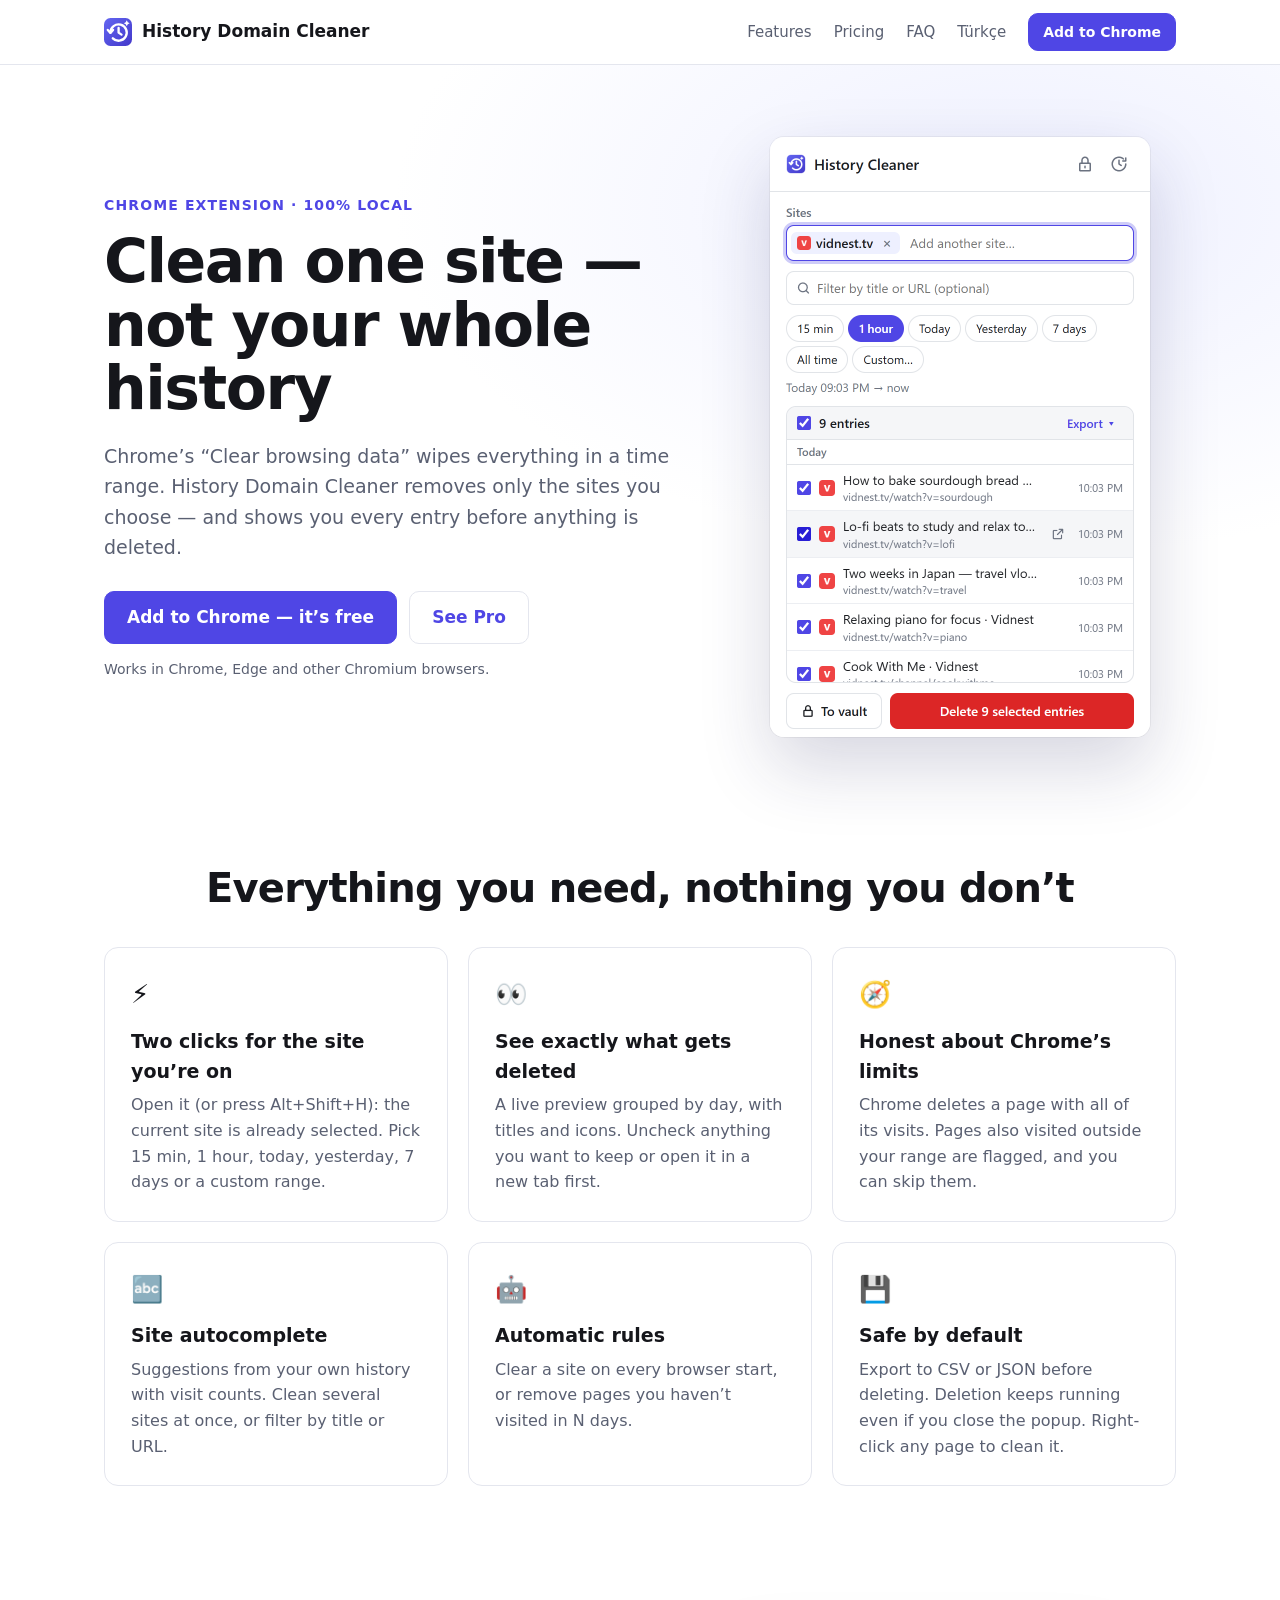
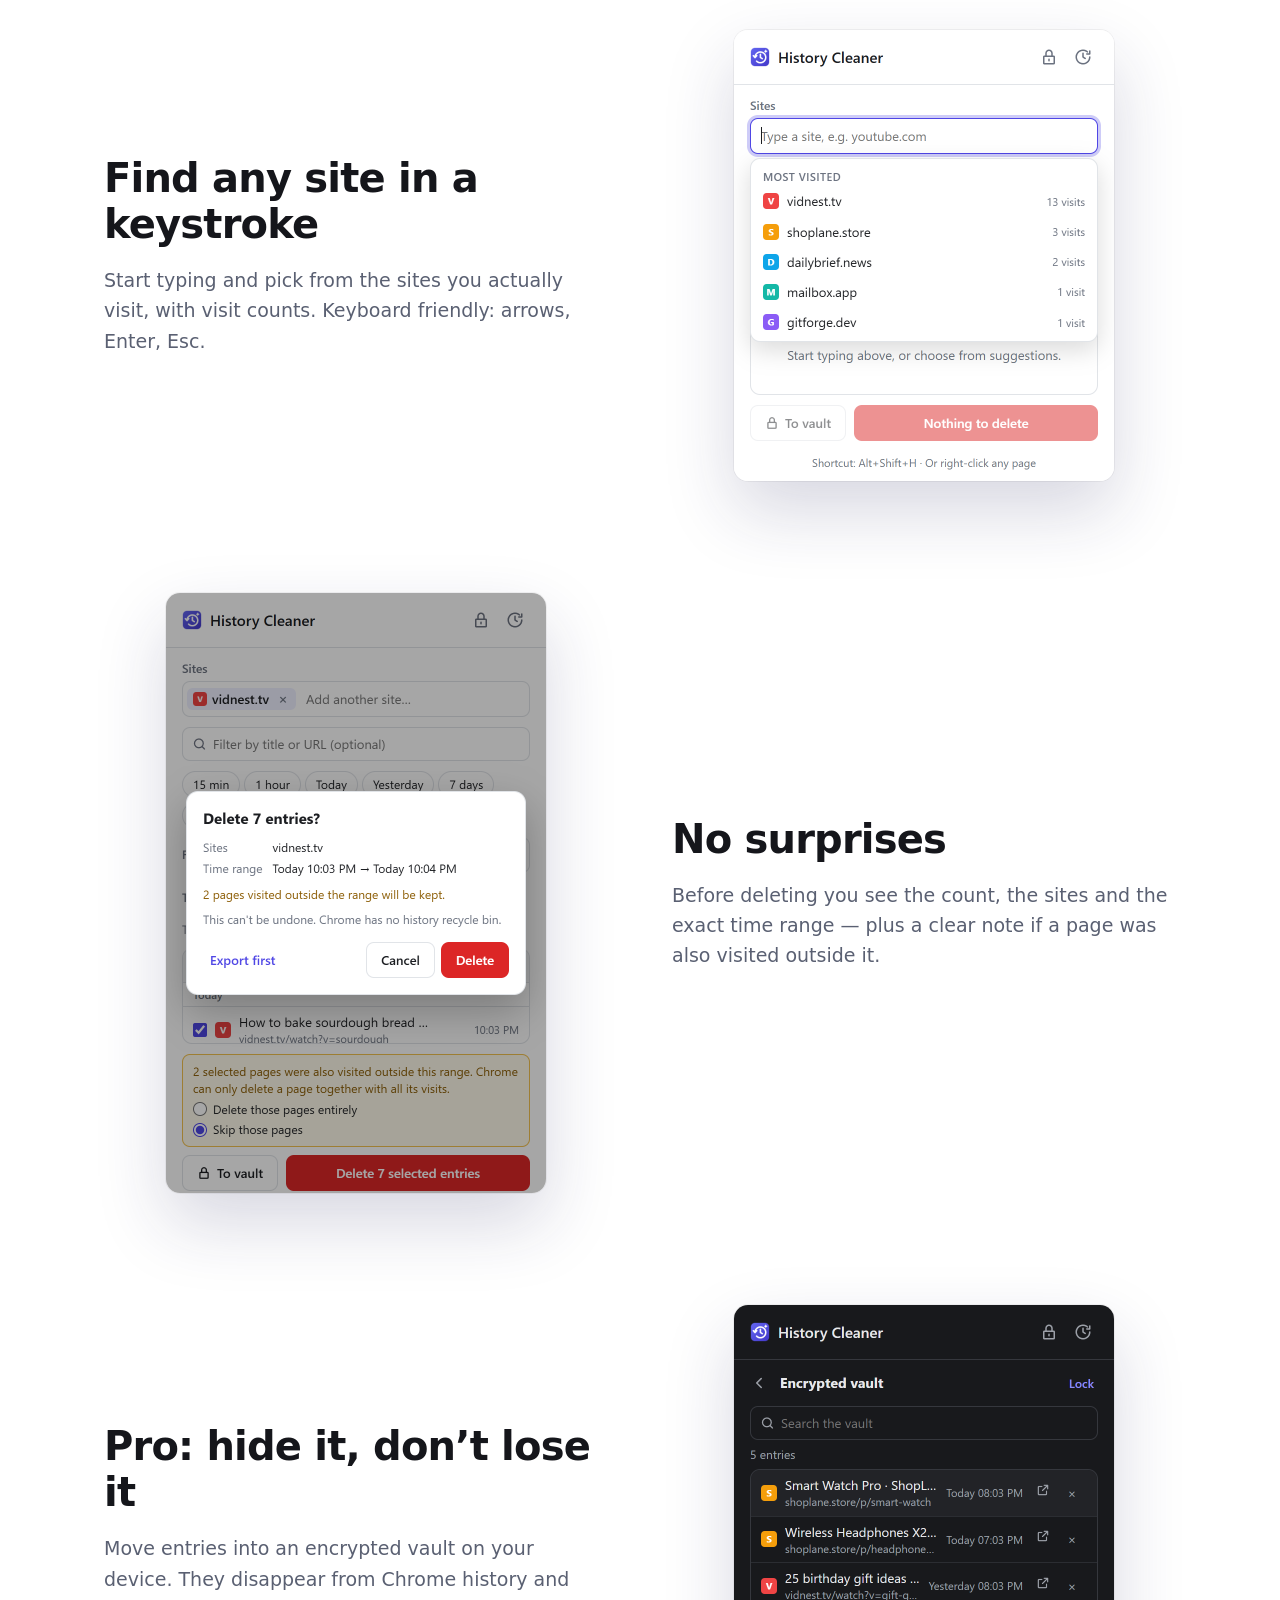
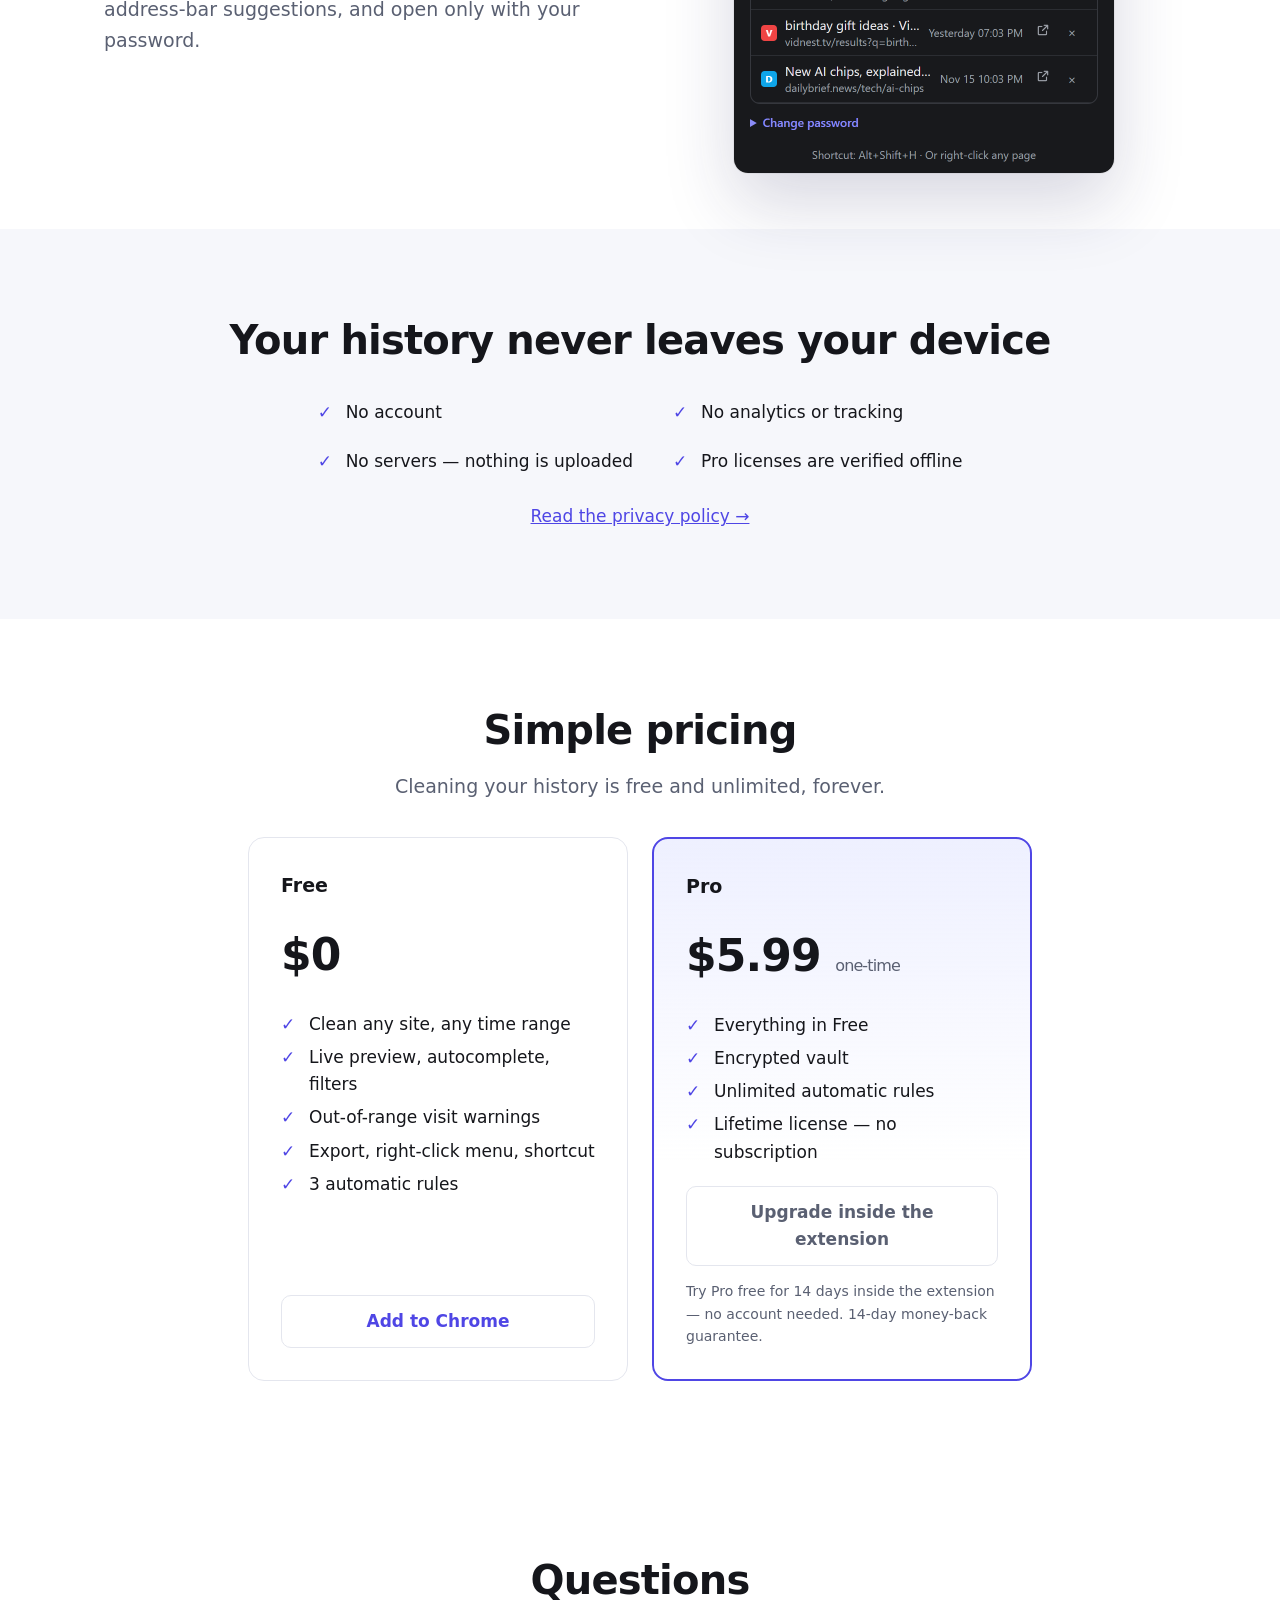
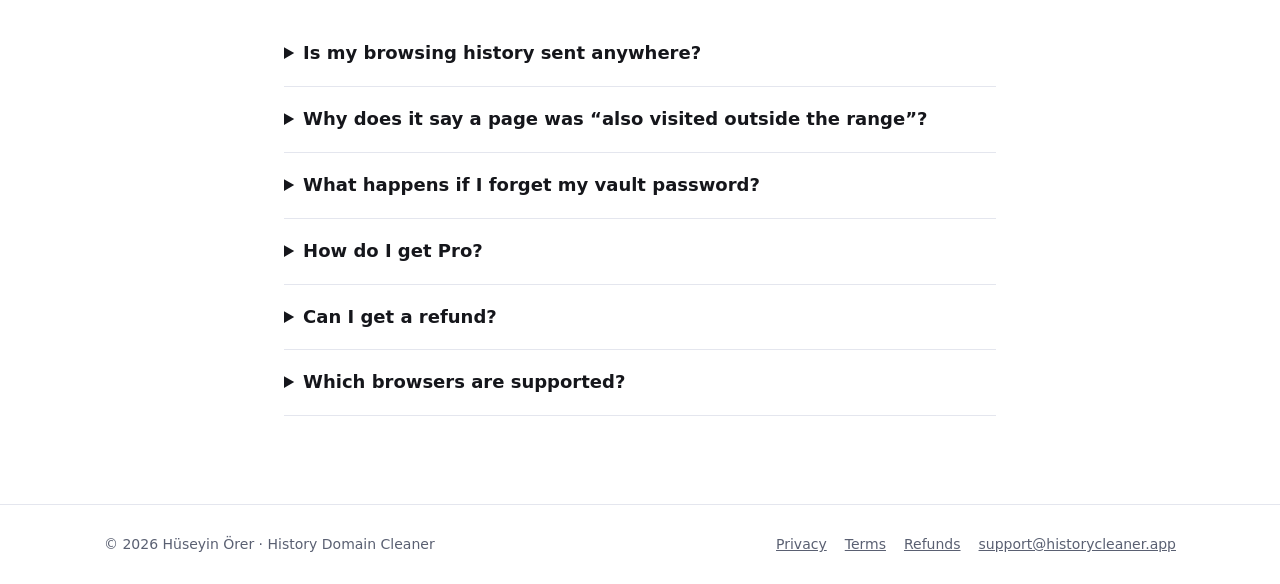
==== index.html @ 671b855f "Add files via upload" ====
<!doctype html>
<html lang="en">
<head>
<meta charset="utf-8">
<meta name="viewport" content="width=device-width, initial-scale=1">
<title>History Domain Cleaner — clear history for one site, not everything</title>
<meta name="description" content="Chrome extension that clears browsing history for the sites and time ranges you choose. Live preview, autocomplete, auto-clean rules and an encrypted vault. 100% local.">
<link rel="canonical" href="https://historycleaner.app/">
<link rel="alternate" hreflang="en" href="https://historycleaner.app/">
<link rel="alternate" hreflang="tr" href="https://historycleaner.app/tr/">
<link rel="alternate" hreflang="x-default" href="https://historycleaner.app/">
<meta property="og:title" content="History Domain Cleaner — clear history for one site, not everything">
<meta property="og:description" content="Chrome extension that clears browsing history for the sites and time ranges you choose. Live preview, autocomplete, auto-clean rules and an encrypted vault. 100% local.">
<meta property="og:image" content="https://historycleaner.app/assets/og.png">
<meta property="og:url" content="https://historycleaner.app/">
<meta name="twitter:card" content="summary_large_image">
<link rel="icon" href="/assets/icon.svg" type="image/svg+xml">
<link rel="icon" href="/assets/icon32.png" sizes="32x32">
<link rel="apple-touch-icon" href="/assets/icon128.png">
<link rel="stylesheet" href="/assets/site.css">
</head>
<body>
<header class="top"><div class="wrap top-in">
  <a class="brand" href="/"><svg xmlns="http://www.w3.org/2000/svg" width="28" height="28" viewBox="0 0 28 28">
  <defs>
    <linearGradient id="hc-g" x1="0" y1="0" x2="1" y2="1">
      <stop offset="0" stop-color="#6366f1"/><stop offset="1" stop-color="#4338ca"/>
    </linearGradient>
  </defs>
  <g transform="translate(0 0) scale(0.2916666666666667)">
    <rect width="96" height="96" rx="22" fill="url(#hc-g)"/>
    <g fill="none" stroke="#fff" stroke-width="8" stroke-linecap="round" stroke-linejoin="round">
      <path d="M22 50 A28 28 0 1 1 30.2 69.8"/>
      <path d="M13 41 L22 51 L31 41"/>
      <path d="M50 34 V50 L60 57"/>
    </g>
    <path fill="#fff" d="M78 8 Q80 16 88 18 Q80 20 78 28 Q76 20 68 18 Q76 16 78 8Z"/>
  </g>
</svg><span>History Domain Cleaner</span></a>
  <nav>
    <a href="/#features">Features</a>
    <a href="/#pricing">Pricing</a>
    <a href="/#faq">FAQ</a>
    <a class="lang" href="/tr/" hreflang="tr" lang="tr">Türkçe</a>
    <a class="btn btn-sm" href="https://chromewebstore.google.com/search/History%20Domain%20Cleaner">Add to Chrome</a>
  </nav>
</div></header>

<main>
<section class="hero"><div class="wrap hero-in">
  <div class="hero-copy">
    <p class="eyebrow">Chrome extension · 100% local</p>
    <h1>Clean one site —<br>not your whole history</h1>
    <p class="lead">Chrome’s “Clear browsing data” wipes everything in a time range. History Domain Cleaner removes only the sites you choose — and shows you every entry before anything is deleted.</p>
    <div class="ctas"><a class="btn" href="https://chromewebstore.google.com/search/History%20Domain%20Cleaner">Add to Chrome — it’s free</a><a class="btn btn-ghost" href="#pricing">See Pro</a></div>
    <p class="note">Works in Chrome, Edge and other Chromium browsers.</p>
  </div>
  <div class="hero-shot"><img src="/assets/shots/en-1.png" width="380" alt="" fetchpriority="high"></div>
</div></section>

<section id="features" class="section"><div class="wrap">
  <h2>Everything you need, nothing you don’t</h2>
  <div class="grid">
    <article class="card"><div class="ico" aria-hidden="true">⚡</div><h3>Two clicks for the site you’re on</h3><p>Open it (or press Alt+Shift+H): the current site is already selected. Pick 15 min, 1 hour, today, yesterday, 7 days or a custom range.</p></article>
    <article class="card"><div class="ico" aria-hidden="true">👀</div><h3>See exactly what gets deleted</h3><p>A live preview grouped by day, with titles and icons. Uncheck anything you want to keep or open it in a new tab first.</p></article>
    <article class="card"><div class="ico" aria-hidden="true">🧭</div><h3>Honest about Chrome’s limits</h3><p>Chrome deletes a page with all of its visits. Pages also visited outside your range are flagged, and you can skip them.</p></article>
    <article class="card"><div class="ico" aria-hidden="true">🔤</div><h3>Site autocomplete</h3><p>Suggestions from your own history with visit counts. Clean several sites at once, or filter by title or URL.</p></article>
    <article class="card"><div class="ico" aria-hidden="true">🤖</div><h3>Automatic rules</h3><p>Clear a site on every browser start, or remove pages you haven’t visited in N days.</p></article>
    <article class="card"><div class="ico" aria-hidden="true">💾</div><h3>Safe by default</h3><p>Export to CSV or JSON before deleting. Deletion keeps running even if you close the popup. Right-click any page to clean it.</p></article>
  </div>
</div></section>


<section class="section show "><div class="wrap show-in">
  <div class="show-copy"><h2>Find any site in a keystroke</h2><p class="lead">Start typing and pick from the sites you actually visit, with visit counts. Keyboard friendly: arrows, Enter, Esc.</p></div>
  <div class="show-shot"><img src="/assets/shots/en-2.png" width="380" alt="" loading="lazy"></div>
</div></section>
<section class="section show rev"><div class="wrap show-in">
  <div class="show-copy"><h2>No surprises</h2><p class="lead">Before deleting you see the count, the sites and the exact time range — plus a clear note if a page was also visited outside it.</p></div>
  <div class="show-shot"><img src="/assets/shots/en-3.png" width="380" alt="" loading="lazy"></div>
</div></section>
<section class="section show "><div class="wrap show-in">
  <div class="show-copy"><h2>Pro: hide it, don’t lose it</h2><p class="lead">Move entries into an encrypted vault on your device. They disappear from Chrome history and address-bar suggestions, and open only with your password.</p></div>
  <div class="show-shot"><img src="/assets/shots/en-5.png" width="380" alt="" loading="lazy"></div>
</div></section>

<section class="section privacy-band"><div class="wrap">
  <h2>Your history never leaves your device</h2>
  <ul class="checks"><li>No account</li><li>No analytics or tracking</li><li>No servers — nothing is uploaded</li><li>Pro licenses are verified offline</li></ul>
  <p><a href="/privacy/">Read the privacy policy →</a></p>
</div></section>

<section id="pricing" class="section"><div class="wrap">
  <h2>Simple pricing</h2>
  <p class="lead center">Cleaning your history is free and unlimited, forever.</p>
  <div class="plans">
    <article class="plan">
      <h3>Free</h3>
      <p class="price">$0</p>
      <ul class="checks"><li>Clean any site, any time range</li><li>Live preview, autocomplete, filters</li><li>Out-of-range visit warnings</li><li>Export, right-click menu, shortcut</li><li>3 automatic rules</li></ul>
      <a class="btn btn-ghost" href="https://chromewebstore.google.com/search/History%20Domain%20Cleaner">Add to Chrome</a>
    </article>
    <article class="plan plan-pro">
      <h3>Pro</h3>
      <p class="price">$5.99 <span>one-time</span></p>
      <ul class="checks"><li>Everything in Free</li><li>Encrypted vault</li><li>Unlimited automatic rules</li><li>Lifetime license — no subscription</li></ul>
      <span class="btn btn-ghost" aria-disabled="true">Upgrade inside the extension</span>
      <p class="small">Try Pro free for 14 days inside the extension — no account needed. 14-day money-back guarantee.</p>
    </article>
  </div>
</div></section>

<section id="faq" class="section"><div class="wrap narrow">
  <h2>Questions</h2>
  <details class="faq"><summary>Is my browsing history sent anywhere?</summary><p>No. Everything runs locally in your browser. The extension has no server, no analytics and no account. Even Pro licenses are checked offline.</p></details><details class="faq"><summary>Why does it say a page was “also visited outside the range”?</summary><p>Chrome can only delete a page together with all of its visits. If you visited a page today and last week, deleting “today” would also remove last week’s visit. The extension tells you and lets you skip those pages.</p></details><details class="faq"><summary>What happens if I forget my vault password?</summary><p>The vault is encrypted with your password and we never see it, so it cannot be recovered. You can reset the vault, which permanently deletes its contents.</p></details><details class="faq"><summary>How do I get Pro?</summary><p>Start the free trial or buy Pro from the Pro page inside the extension. After purchase you receive a license key by email; paste it into the extension to activate.</p></details><details class="faq"><summary>Can I get a refund?</summary><p>Yes — within 14 days of purchase, no questions asked. See the refund policy.</p></details><details class="faq"><summary>Which browsers are supported?</summary><p>Google Chrome, Microsoft Edge and other Chromium-based browsers.</p></details>
</div></section>
</main>
<footer class="foot"><div class="wrap foot-in">
  <span>© 2026 Hüseyin Örer · History Domain Cleaner</span>
  <span class="foot-links">
    <a href="/privacy/">Privacy</a>
    <a href="/terms/">Terms</a>
    <a href="/refund/">Refunds</a>
    <a href="mailto:support@historycleaner.app">support@historycleaner.app</a>
  </span>
</div></footer>
</body>
</html>
---- assets/site.css ----
:root {
  --bg: #ffffff;
  --bg-soft: #f6f7fb;
  --text: #15161b;
  --muted: #5a6072;
  --border: #e4e6ee;
  --accent: #4f46e5;
  --accent-2: #6366f1;
  --accent-weak: #eef0ff;
  --on-accent: #ffffff;
  --shadow: 0 30px 70px rgba(32, 34, 90, .18), 0 0 0 1px rgba(0, 0, 0, .05);
  color-scheme: light;
}
@media (prefers-color-scheme: dark) {
  :root {
    --bg: #111218;
    --bg-soft: #181a22;
    --text: #eceef4;
    --muted: #a3a8b8;
    --border: #2a2d38;
    --accent: #8b8cf8;
    --accent-2: #a5a6fb;
    --accent-weak: #23244a;
    --on-accent: #0f1015;
    --shadow: 0 30px 70px rgba(0, 0, 0, .55), 0 0 0 1px rgba(255, 255, 255, .06);
    color-scheme: dark;
  }
}
* { box-sizing: border-box; margin: 0; }
html { scroll-behavior: smooth; }
body { font: 17px/1.6 system-ui, -apple-system, "Segoe UI", Roboto, sans-serif; background: var(--bg); color: var(--text); }
a { color: var(--accent); }
img { max-width: 100%; height: auto; }
.wrap { max-width: 1120px; margin: 0 auto; padding: 0 24px; }
.narrow { max-width: 760px; }
.center { text-align: center; }
.muted { color: var(--muted); }
.small { font-size: 14px; color: var(--muted); }
mark.todo { background: #fde047; color: #111; padding: 0 4px; border-radius: 3px; }

/* header */
.top { position: sticky; top: 0; z-index: 10; background: color-mix(in srgb, var(--bg) 88%, transparent); backdrop-filter: blur(10px); border-bottom: 1px solid var(--border); }
.top-in { display: flex; align-items: center; justify-content: space-between; height: 64px; gap: 16px; }
.brand { display: flex; align-items: center; gap: 10px; font-weight: 700; color: var(--text); text-decoration: none; white-space: nowrap; }
.top nav { display: flex; align-items: center; gap: 22px; font-size: 15px; }
.top nav a { color: var(--muted); text-decoration: none; }
.top nav a:hover { color: var(--text); }
.top nav .btn { color: var(--on-accent); }

/* buttons */
.btn { display: inline-block; padding: 12px 22px; border-radius: 10px; background: var(--accent); color: var(--on-accent); font-weight: 650; text-decoration: none; border: 1px solid var(--accent); }
.btn:hover { filter: brightness(1.08); }
.btn-sm { padding: 7px 14px; font-size: 14px; }
.btn-ghost { background: transparent; color: var(--accent); border-color: var(--border); }
.btn-ghost[aria-disabled=true] { cursor: default; color: var(--muted); }

/* sections */
.section { padding: 88px 0; }
h1 { font-size: clamp(36px, 5.4vw, 60px); line-height: 1.06; letter-spacing: -.025em; }
h2 { font-size: clamp(28px, 3.4vw, 40px); line-height: 1.15; letter-spacing: -.02em; margin-bottom: 18px; }
h3 { font-size: 19px; margin-bottom: 6px; }
.lead { font-size: 19px; color: var(--muted); }
.eyebrow { font-size: 14px; font-weight: 700; letter-spacing: .08em; text-transform: uppercase; color: var(--accent); margin-bottom: 14px; }

.hero { padding: 72px 0 40px; background: radial-gradient(900px 500px at 80% 20%, var(--accent-weak), transparent 70%); }
.hero-in { display: grid; grid-template-columns: 1.15fr .85fr; gap: 56px; align-items: center; }
.hero h1 { margin-bottom: 20px; }
.ctas { display: flex; gap: 12px; flex-wrap: wrap; margin: 28px 0 14px; }
.note { font-size: 14px; color: var(--muted); }
.hero-shot img, .show-shot img { display: block; margin: 0 auto; border-radius: 14px; box-shadow: var(--shadow); }

.section h2 { text-align: center; }
.grid { display: grid; grid-template-columns: repeat(3, 1fr); gap: 20px; margin-top: 36px; }
.card { padding: 26px; border: 1px solid var(--border); border-radius: 14px; background: var(--bg); }
.card p { color: var(--muted); font-size: 16px; }
.ico { font-size: 26px; margin-bottom: 10px; }

.show { padding: 56px 0; }
.show-in { display: grid; grid-template-columns: 1fr 1fr; gap: 64px; align-items: center; }
.show h2 { text-align: left; }
.show.rev .show-copy { order: 2; }

.privacy-band { background: var(--bg-soft); text-align: center; }
.privacy-band .checks { display: inline-grid; grid-template-columns: repeat(2, auto); gap: 10px 40px; text-align: left; margin: 12px 0 22px; }

.checks { list-style: none; padding: 0; }
.checks li { position: relative; padding-left: 28px; margin: 6px 0; }
.checks li::before { content: "✓"; position: absolute; left: 0; color: var(--accent); font-weight: 800; }

.plans { display: grid; grid-template-columns: repeat(2, minmax(0, 380px)); justify-content: center; gap: 24px; margin-top: 36px; }
.plan { display: flex; flex-direction: column; gap: 14px; padding: 32px; border: 1px solid var(--border); border-radius: 16px; }
.plan-pro { border: 2px solid var(--accent); background: linear-gradient(180deg, var(--accent-weak), transparent 60%); }
.price { font-size: 44px; font-weight: 800; letter-spacing: -.02em; }
.price span { font-size: 16px; font-weight: 500; color: var(--muted); }
.plan .checks { flex: 1; }
.plan .btn { text-align: center; }

.faq { border-bottom: 1px solid var(--border); padding: 18px 0; }
.faq summary { cursor: pointer; font-weight: 650; font-size: 18px; }
.faq p { color: var(--muted); margin-top: 10px; }

.legal h1 { font-size: 40px; margin: 18px 0 6px; }
.legal h2 { text-align: left; font-size: 22px; margin: 34px 0 10px; }
.legal p { margin: 10px 0; color: var(--text); }

.foot { border-top: 1px solid var(--border); padding: 28px 0; font-size: 14px; color: var(--muted); }
.foot-in { display: flex; justify-content: space-between; gap: 16px; flex-wrap: wrap; }
.foot-links { display: flex; gap: 18px; flex-wrap: wrap; }
.foot a { color: var(--muted); }

@media (max-width: 860px) {
  .top nav a:not(.btn):not(.lang) { display: none; }
  .hero-in, .show-in { grid-template-columns: 1fr; gap: 36px; }
  .show.rev .show-copy { order: 0; }
  .show h2 { text-align: center; }
  .show-copy { text-align: center; }
  .grid { grid-template-columns: 1fr; }
  .plans { grid-template-columns: 1fr; }
  .privacy-band .checks { grid-template-columns: 1fr; }
  .section { padding: 64px 0; }
}
@media (max-width: 420px) {
  .wrap { padding: 0 16px; }
  .brand span { display: none; }
}
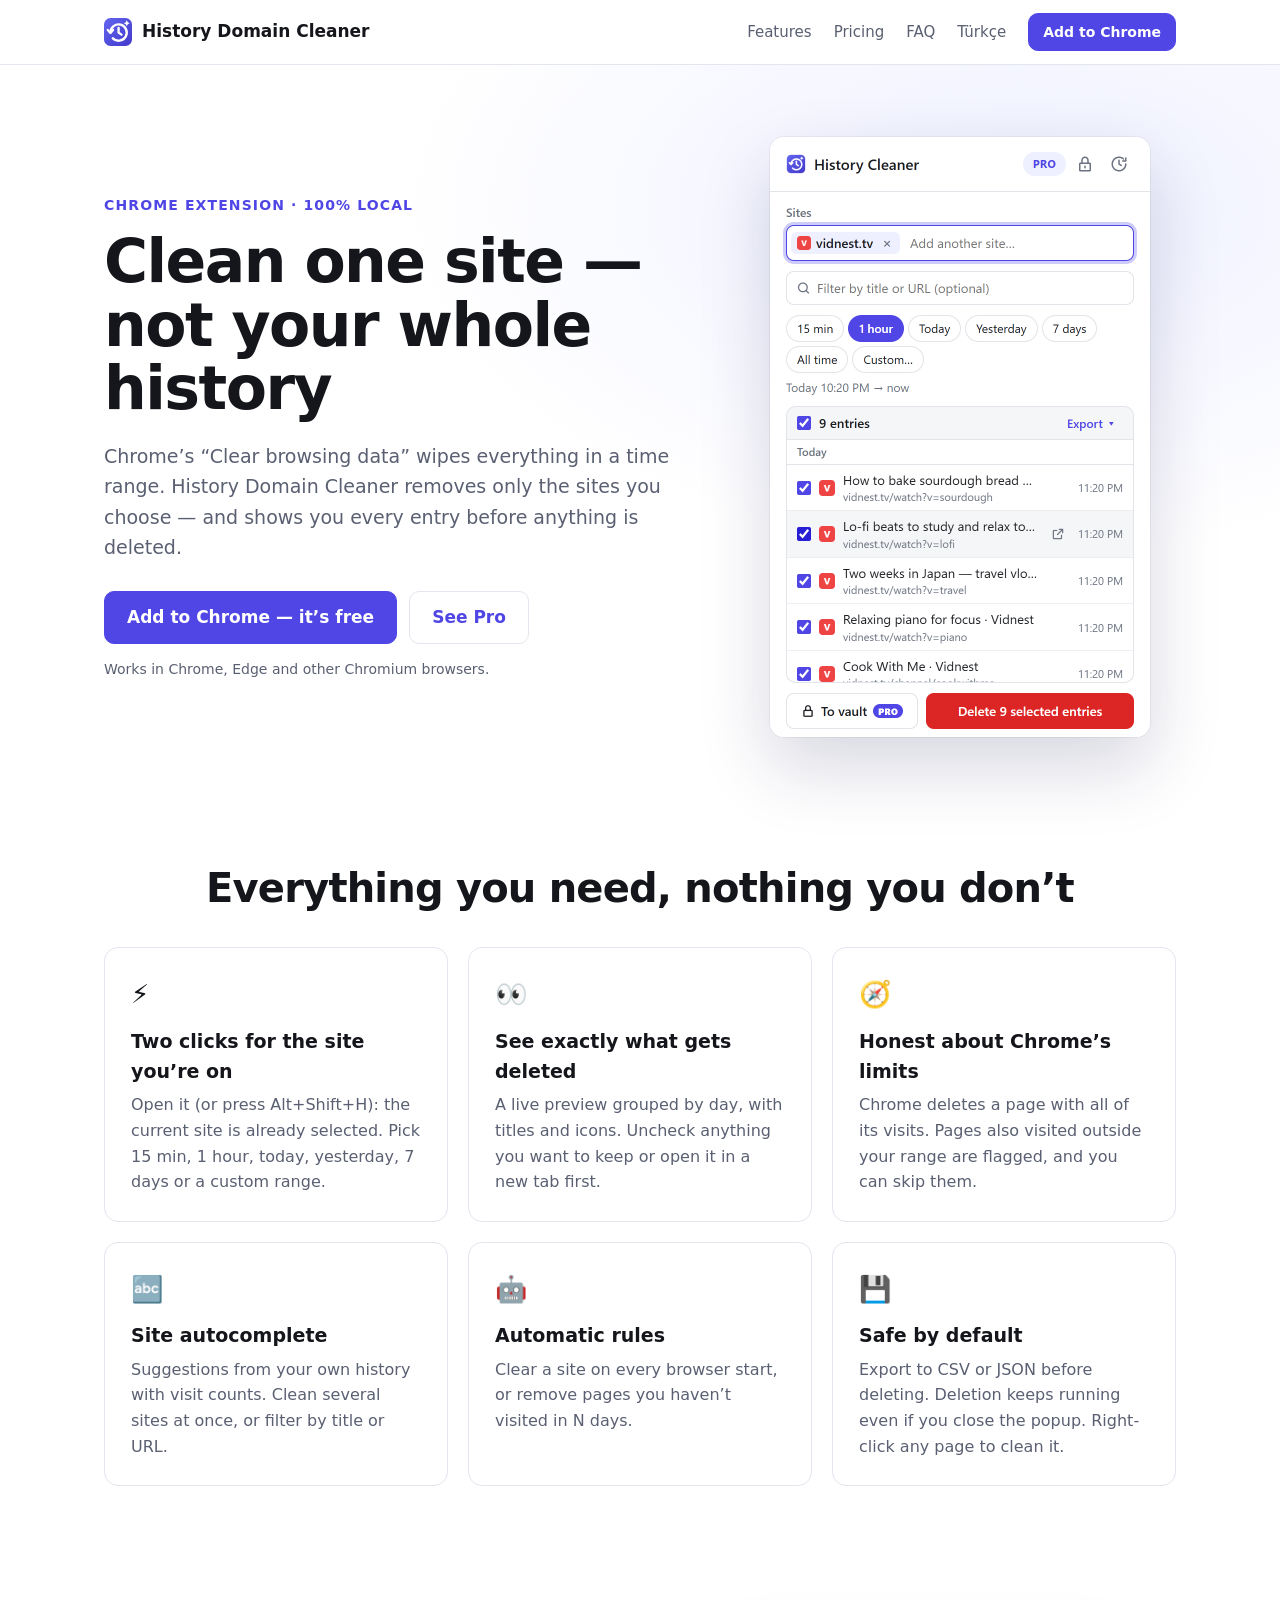
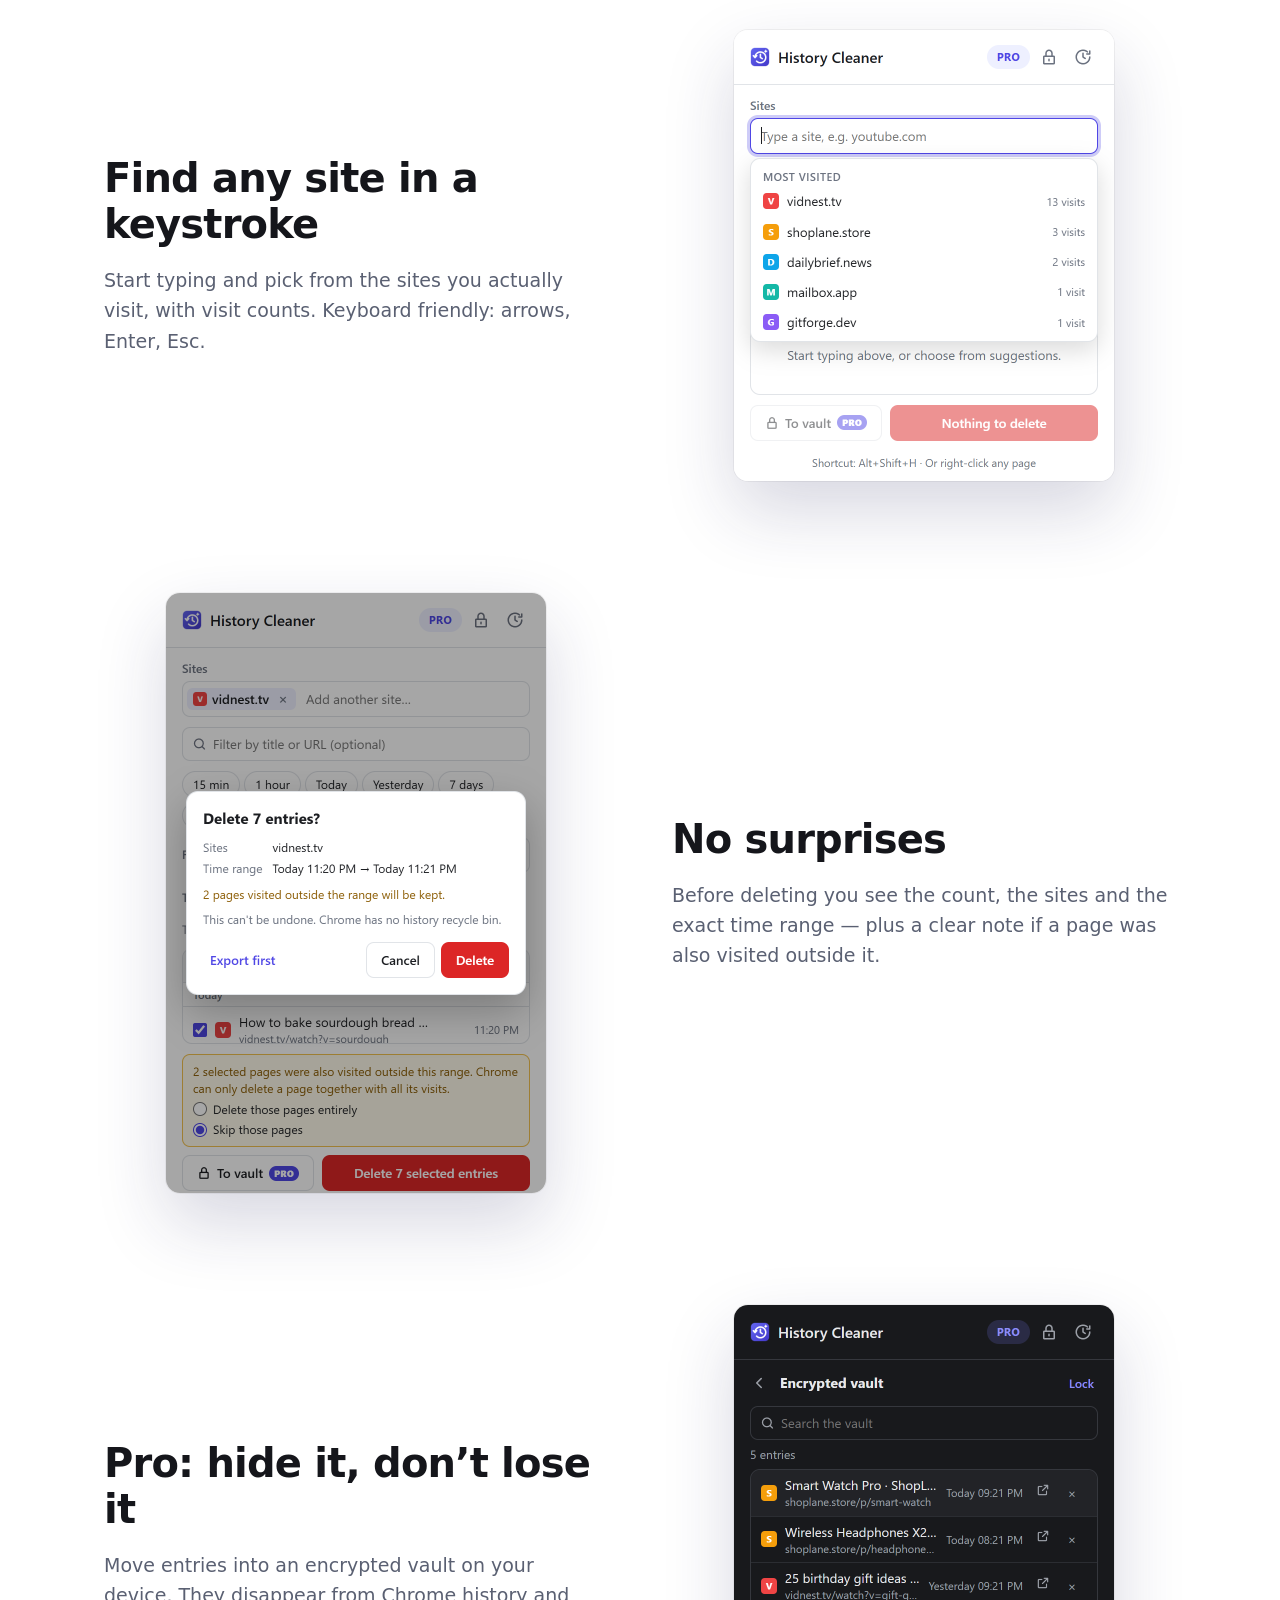
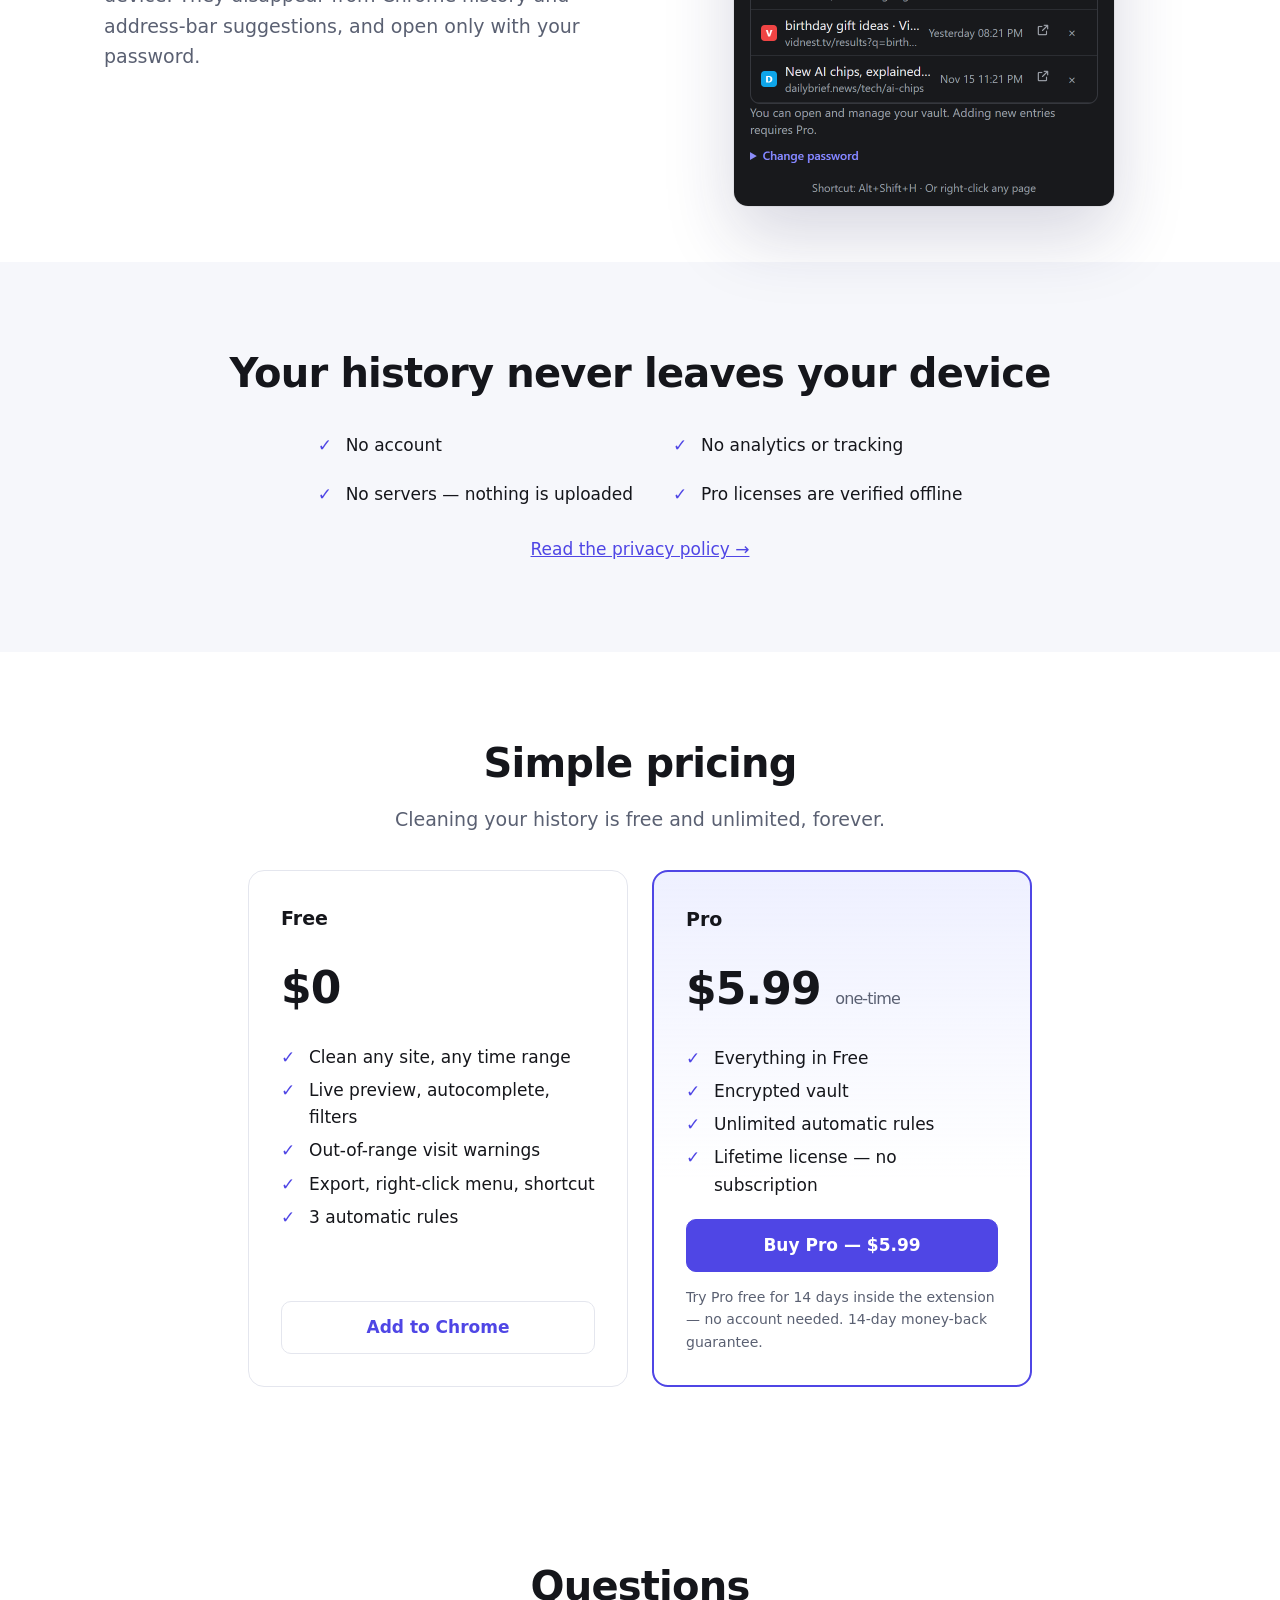
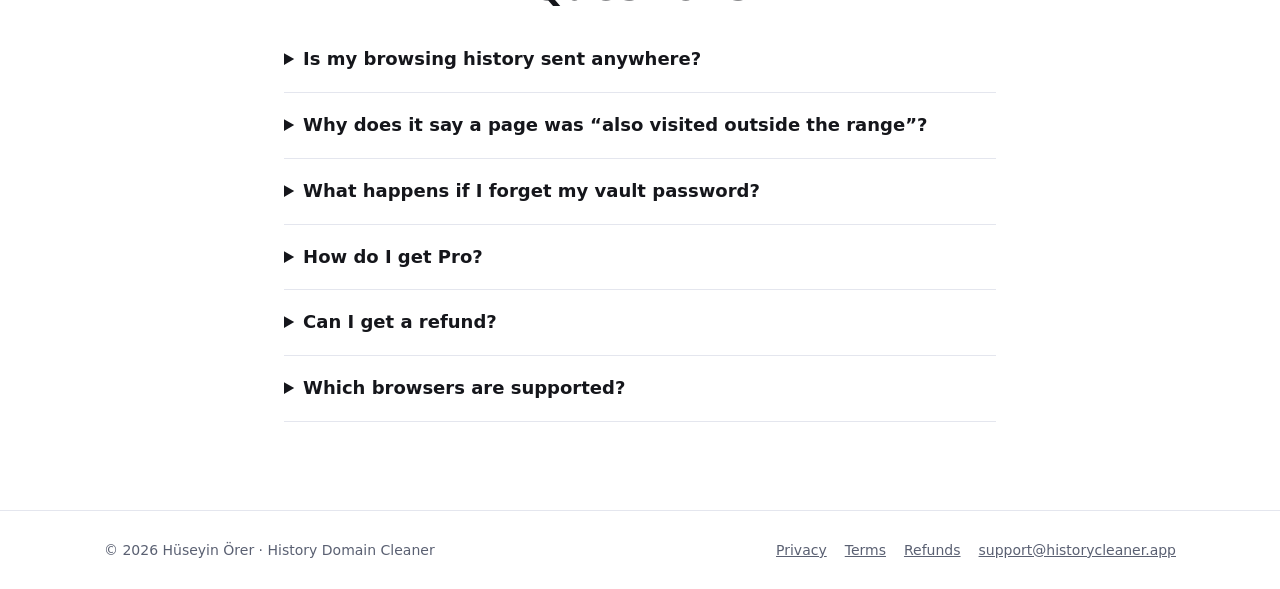
==== commit 828385b4: "paddle" ====
--- a/index.html
+++ b/index.html
@@ -18,6 +18,7 @@
 <link rel="icon" href="/assets/icon32.png" sizes="32x32">
 <link rel="apple-touch-icon" href="/assets/icon128.png">
 <link rel="stylesheet" href="/assets/site.css">
+
 </head>
 <body>
 <header class="top"><div class="wrap top-in">
@@ -42,7 +43,7 @@
     <a href="/#pricing">Pricing</a>
     <a href="/#faq">FAQ</a>
     <a class="lang" href="/tr/" hreflang="tr" lang="tr">Türkçe</a>
-    <a class="btn btn-sm" href="https://chromewebstore.google.com/search/History%20Domain%20Cleaner">Add to Chrome</a>
+    <a class="btn btn-sm" href="https://chromewebstore.google.com/detail/history-domain-cleaner/helbejojbldpopjbcoainnpnbcinghjn">Add to Chrome</a>
   </nav>
 </div></header>
 
@@ -52,7 +53,7 @@
     <p class="eyebrow">Chrome extension · 100% local</p>
     <h1>Clean one site —<br>not your whole history</h1>
     <p class="lead">Chrome’s “Clear browsing data” wipes everything in a time range. History Domain Cleaner removes only the sites you choose — and shows you every entry before anything is deleted.</p>
-    <div class="ctas"><a class="btn" href="https://chromewebstore.google.com/search/History%20Domain%20Cleaner">Add to Chrome — it’s free</a><a class="btn btn-ghost" href="#pricing">See Pro</a></div>
+    <div class="ctas"><a class="btn" href="https://chromewebstore.google.com/detail/history-domain-cleaner/helbejojbldpopjbcoainnpnbcinghjn">Add to Chrome — it’s free</a><a class="btn btn-ghost" href="#pricing">See Pro</a></div>
     <p class="note">Works in Chrome, Edge and other Chromium browsers.</p>
   </div>
   <div class="hero-shot"><img src="/assets/shots/en-1.png" width="380" alt="" fetchpriority="high"></div>
@@ -98,13 +99,13 @@
       <h3>Free</h3>
       <p class="price">$0</p>
       <ul class="checks"><li>Clean any site, any time range</li><li>Live preview, autocomplete, filters</li><li>Out-of-range visit warnings</li><li>Export, right-click menu, shortcut</li><li>3 automatic rules</li></ul>
-      <a class="btn btn-ghost" href="https://chromewebstore.google.com/search/History%20Domain%20Cleaner">Add to Chrome</a>
+      <a class="btn btn-ghost" href="https://chromewebstore.google.com/detail/history-domain-cleaner/helbejojbldpopjbcoainnpnbcinghjn">Add to Chrome</a>
     </article>
     <article class="plan plan-pro">
       <h3>Pro</h3>
       <p class="price">$5.99 <span>one-time</span></p>
       <ul class="checks"><li>Everything in Free</li><li>Encrypted vault</li><li>Unlimited automatic rules</li><li>Lifetime license — no subscription</li></ul>
-      <span class="btn btn-ghost" aria-disabled="true">Upgrade inside the extension</span>
+      <a class="btn" href="/buy/">Buy Pro — $5.99</a>
       <p class="small">Try Pro free for 14 days inside the extension — no account needed. 14-day money-back guarantee.</p>
     </article>
   </div>
--- a/assets/site.css
+++ b/assets/site.css
@@ -103,6 +103,13 @@
 .legal h2 { text-align: left; font-size: 22px; margin: 34px 0 10px; }
 .legal p { margin: 10px 0; color: var(--text); }
 
+.buy h1 { font-size: 40px; margin: 18px 0 10px; }
+.buy .checks { margin: 18px 0 24px; }
+.buy button.btn { font: inherit; font-weight: 650; cursor: pointer; font-size: 18px; padding: 14px 26px; }
+.notice { padding: 16px 18px; border-radius: 12px; background: var(--accent-weak); }
+.steps { padding-left: 22px; margin: 18px 0; }
+.steps li { margin: 10px 0; }
+
 .foot { border-top: 1px solid var(--border); padding: 28px 0; font-size: 14px; color: var(--muted); }
 .foot-in { display: flex; justify-content: space-between; gap: 16px; flex-wrap: wrap; }
 .foot-links { display: flex; gap: 18px; flex-wrap: wrap; }
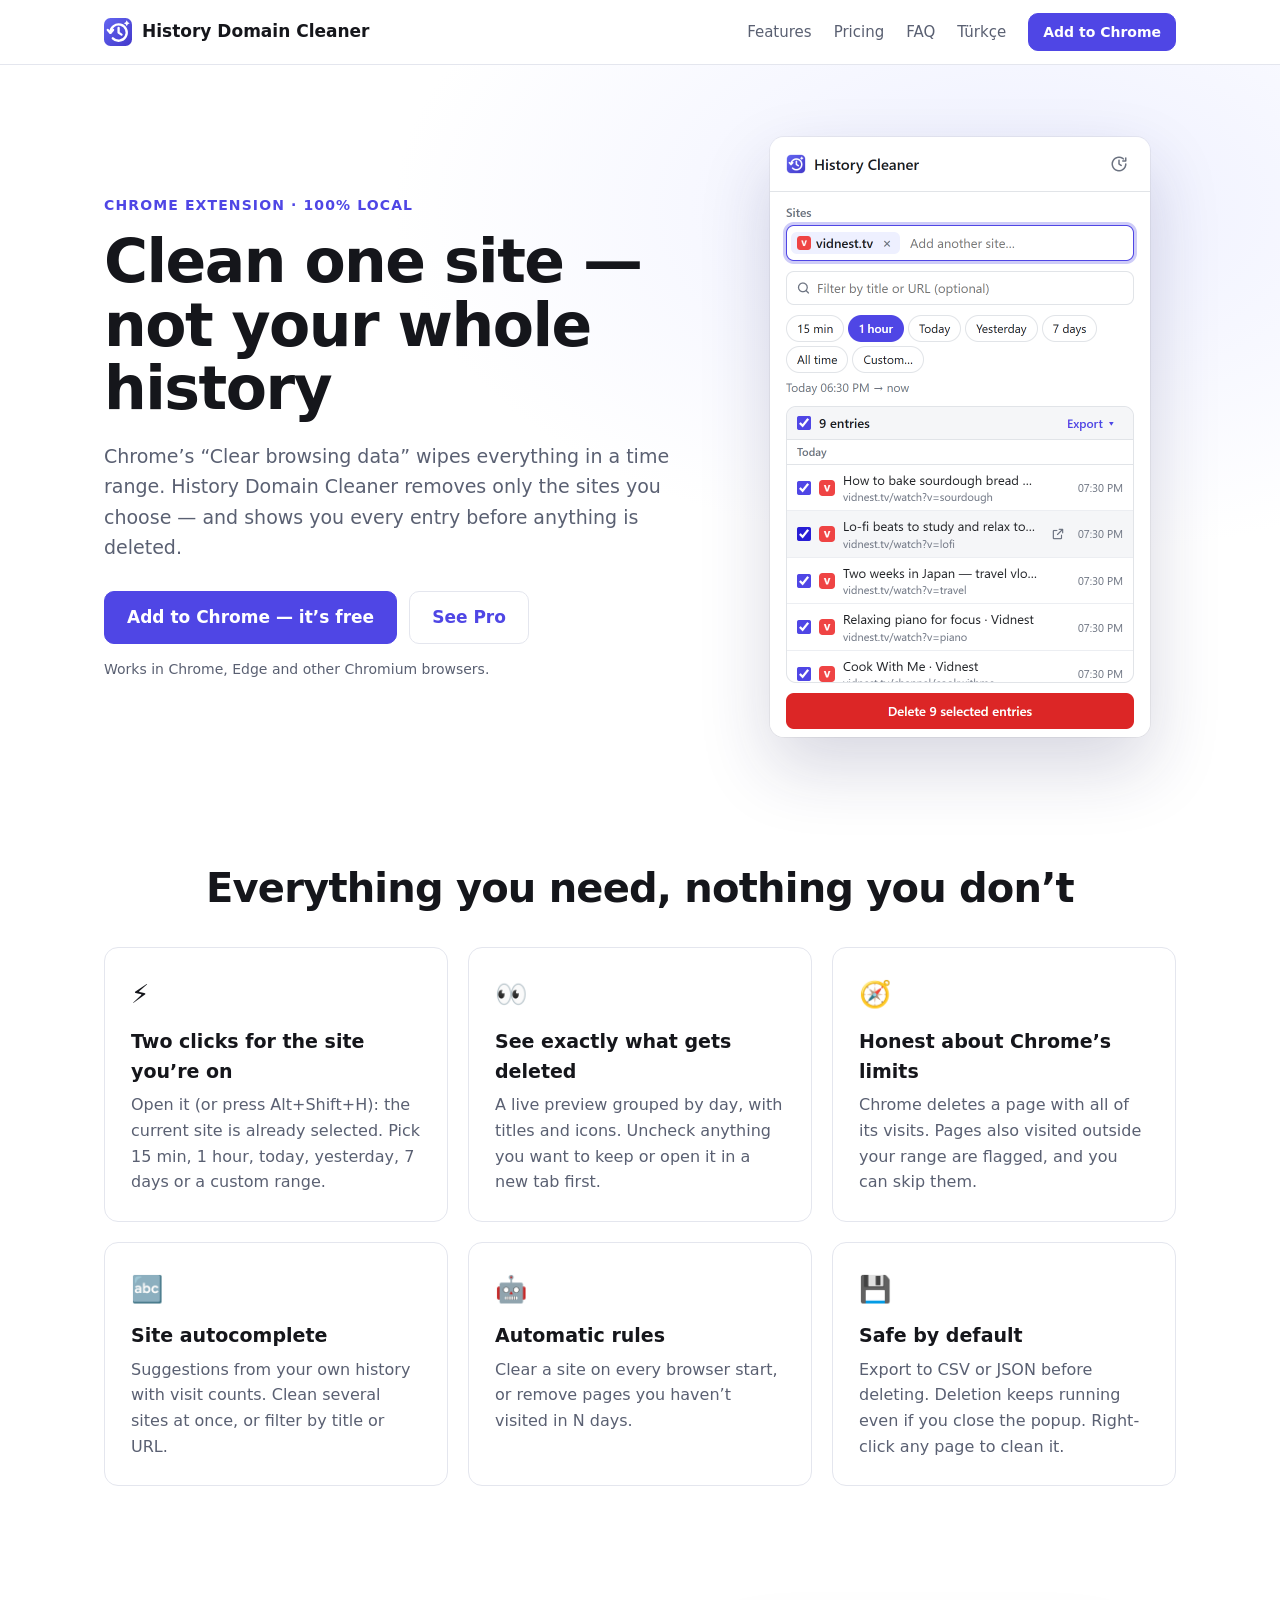
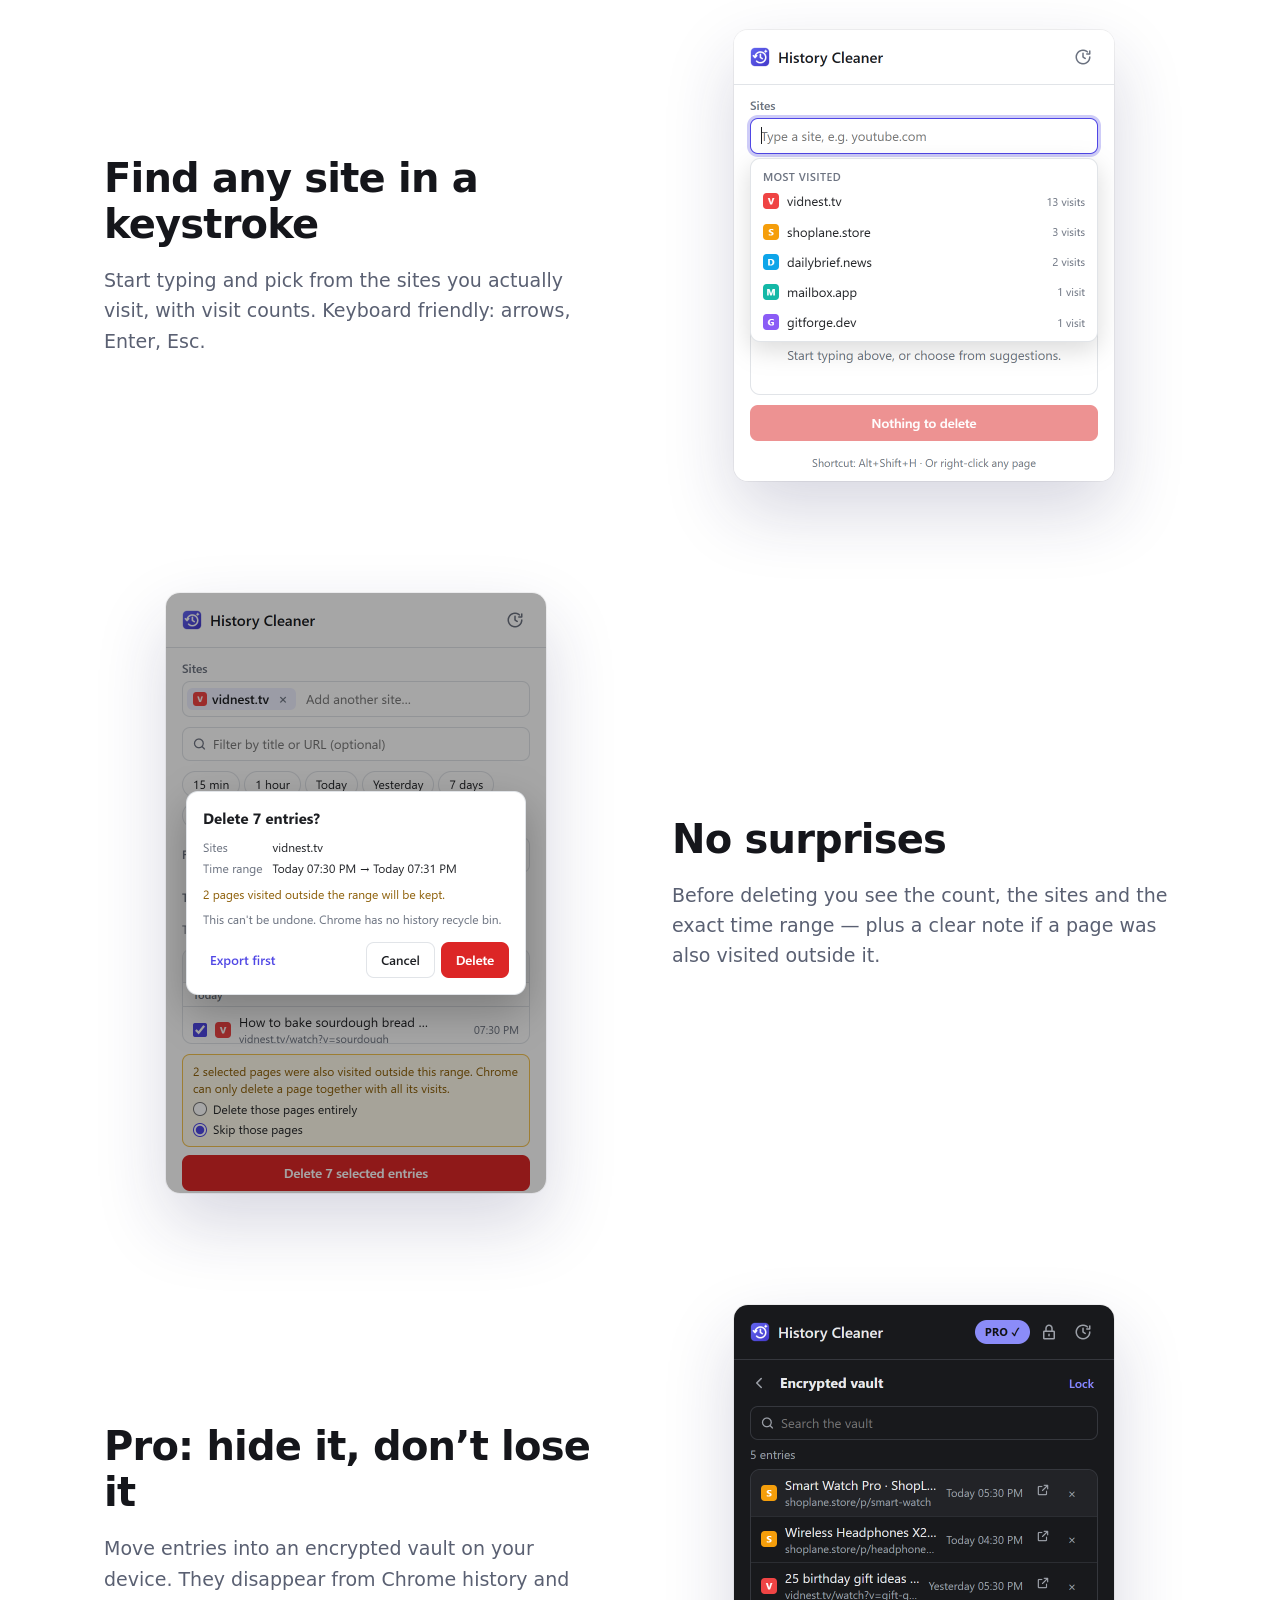
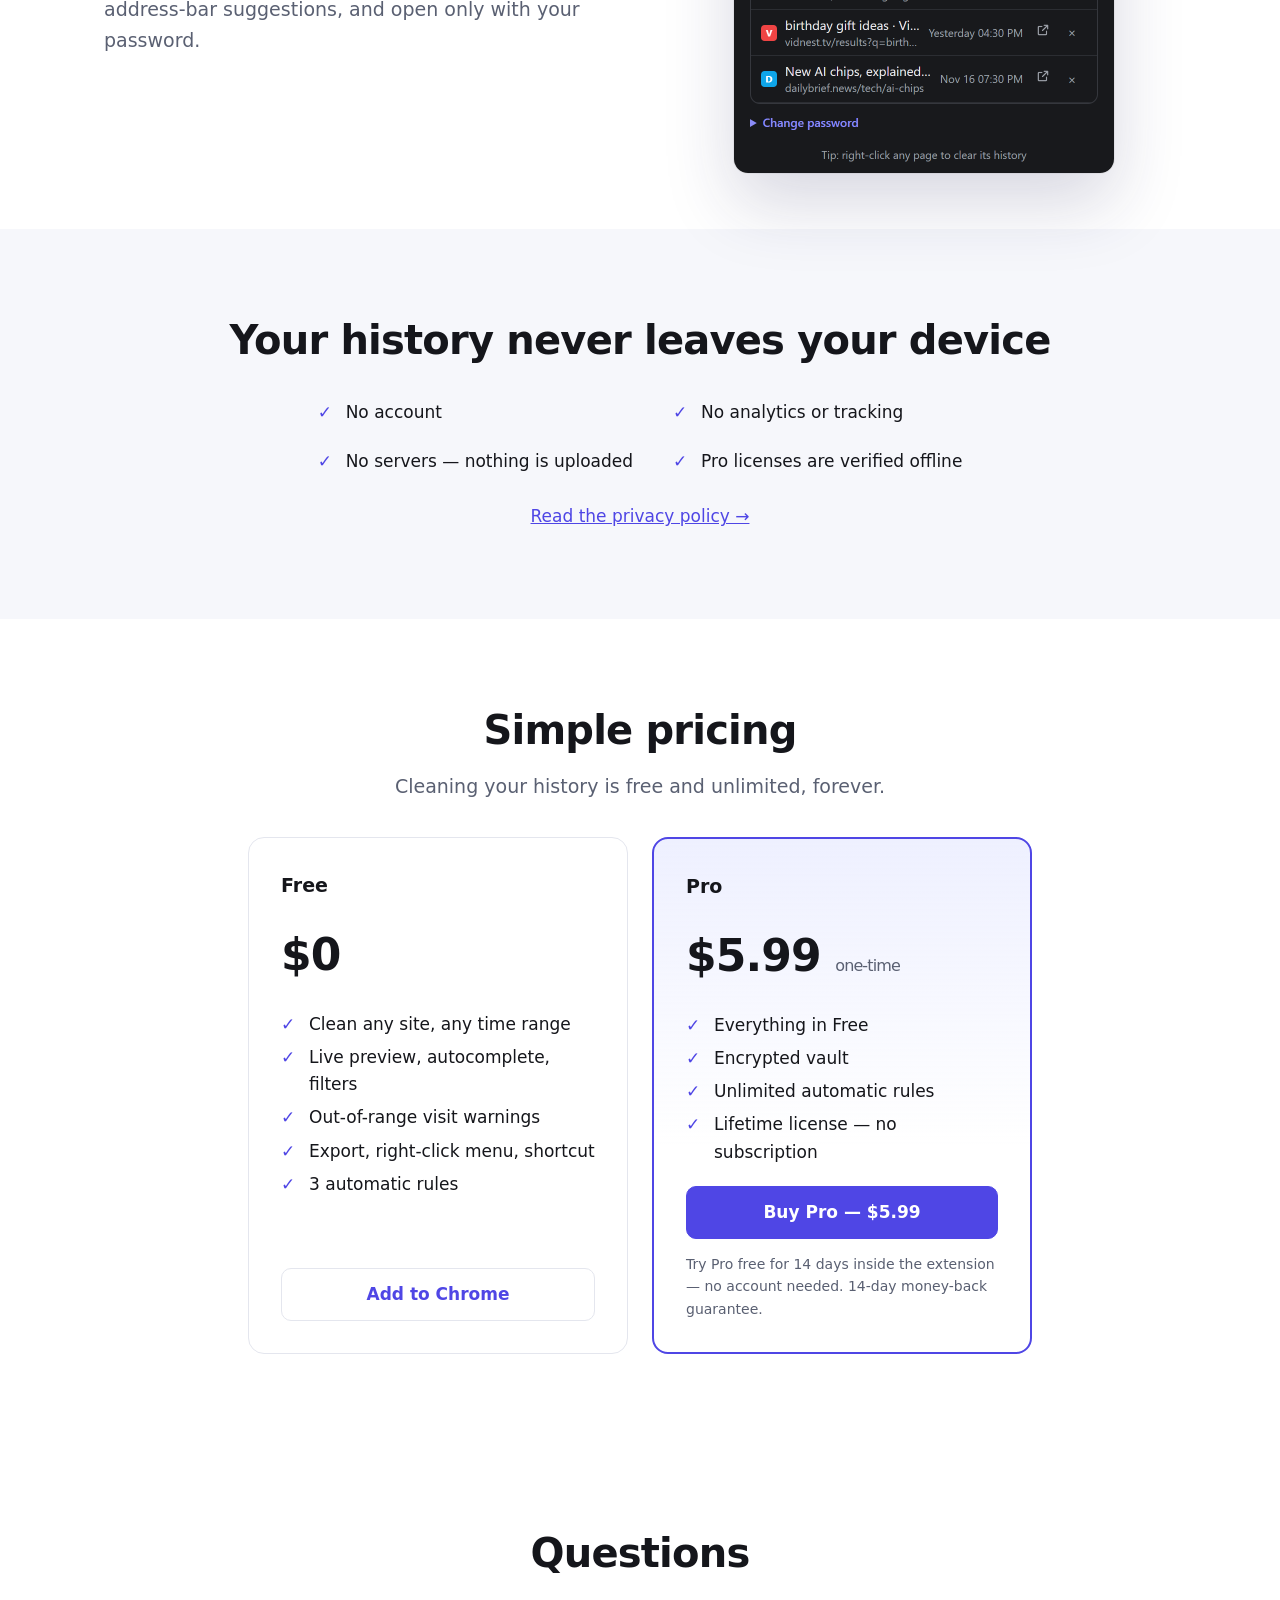
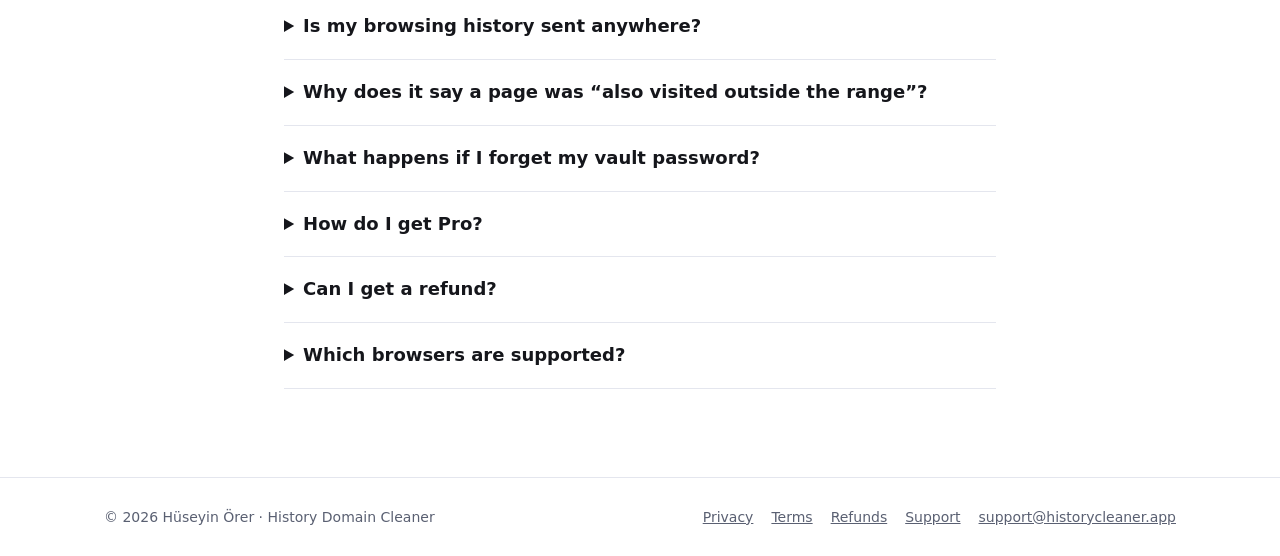
==== commit 95f211b9: "support" ====
--- a/index.html
+++ b/index.html
@@ -122,6 +122,7 @@
     <a href="/privacy/">Privacy</a>
     <a href="/terms/">Terms</a>
     <a href="/refund/">Refunds</a>
+    <a href="/support/">Support</a>
     <a href="mailto:support@historycleaner.app">support@historycleaner.app</a>
   </span>
 </div></footer>
